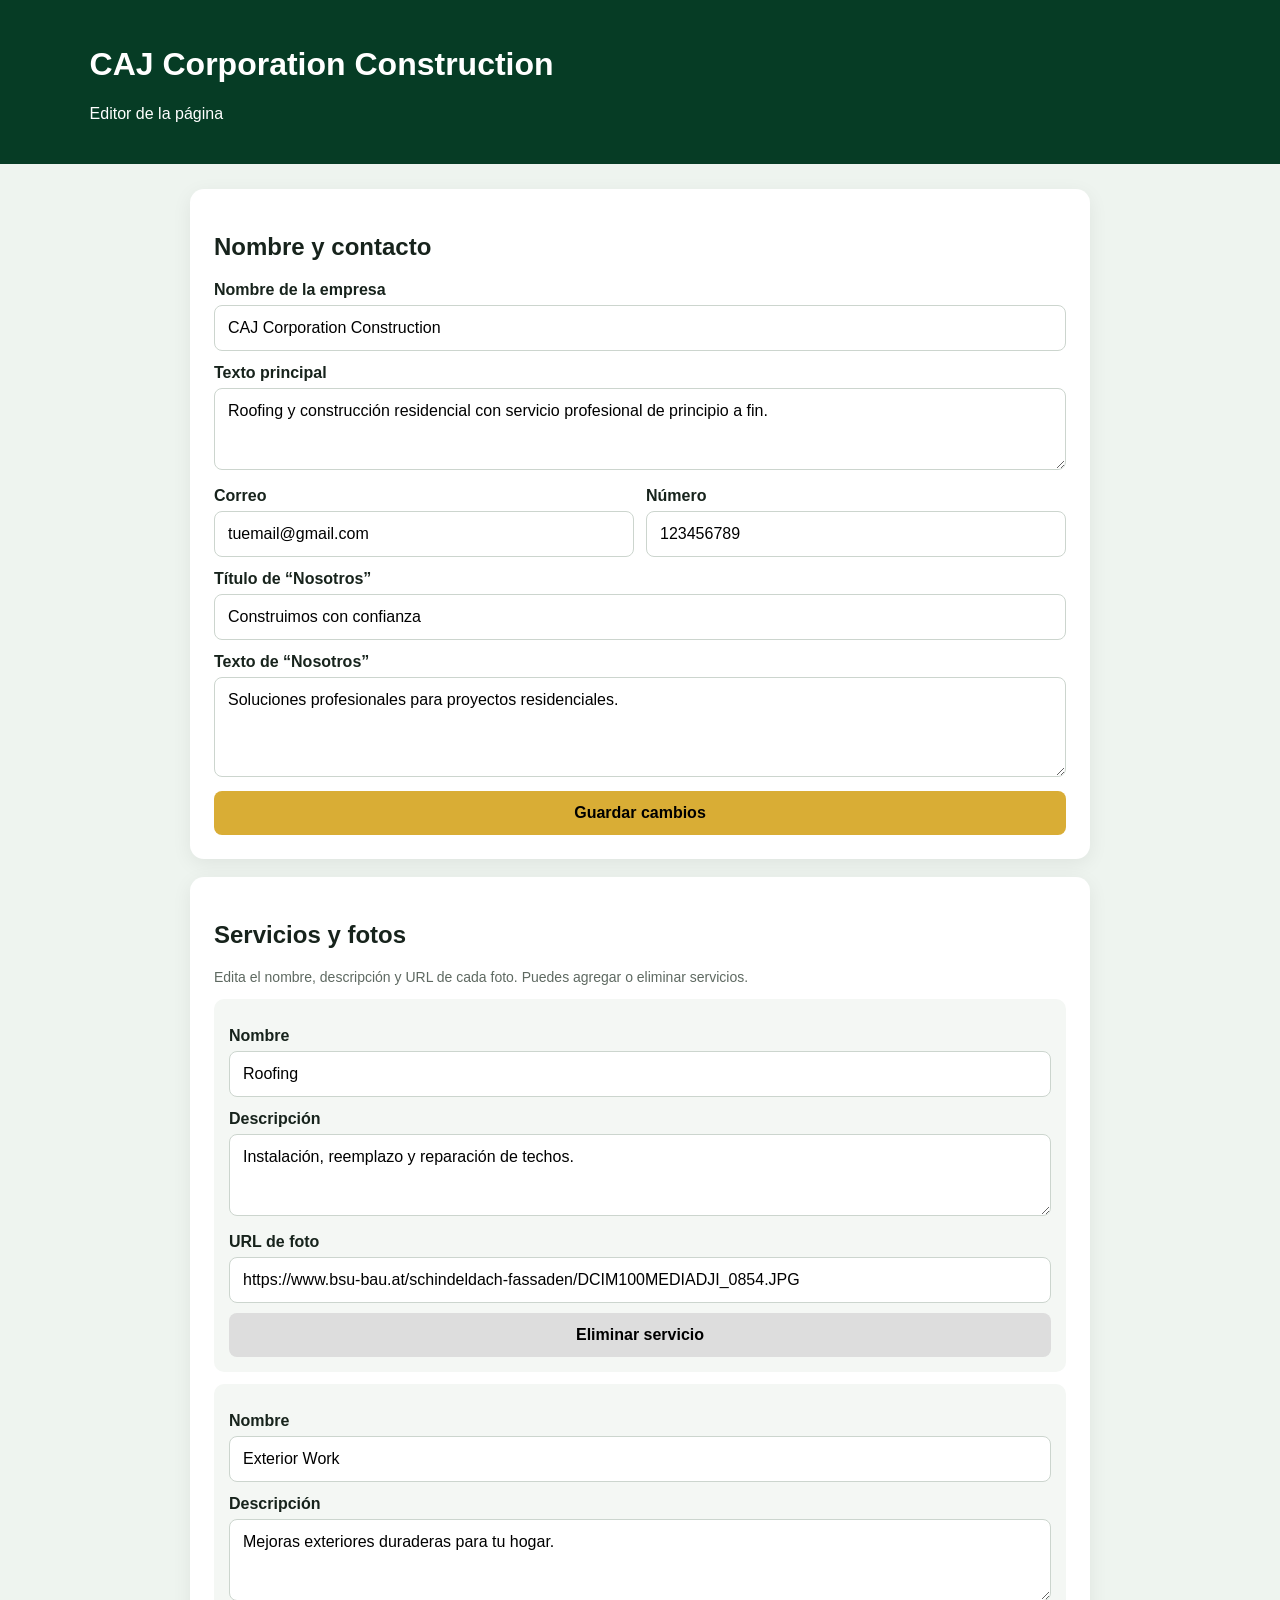
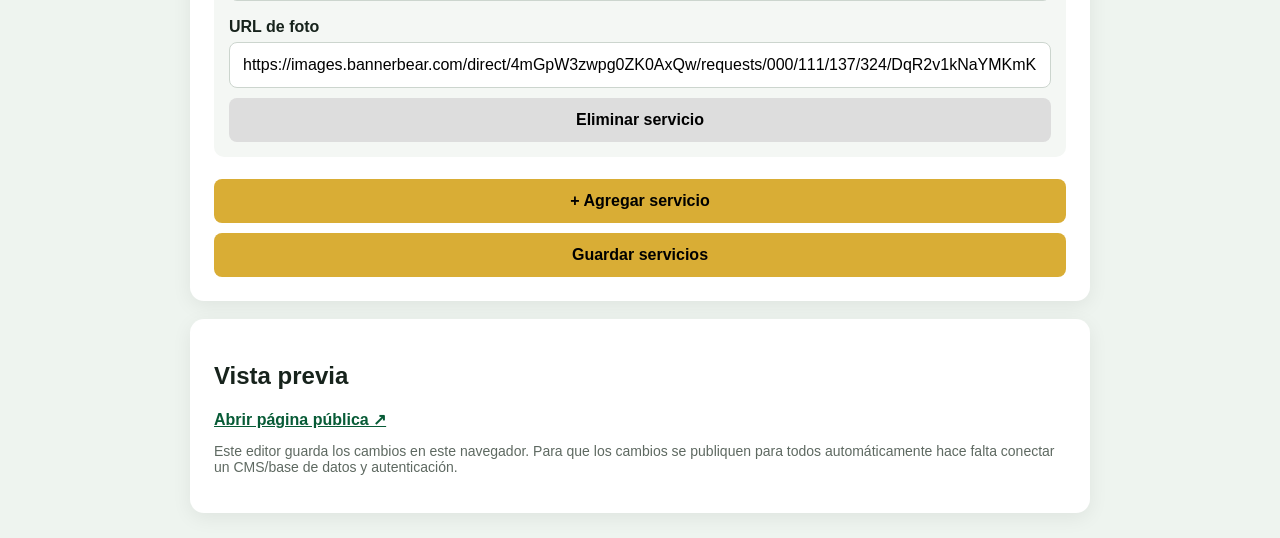
==== admin.html @ 833a0dbf "Add files via upload" ====
<!doctype html>
<html lang="es">
<head>
<meta charset="utf-8"><meta name="viewport" content="width=device-width,initial-scale=1">
<title>CAJ | Editor</title>
<style>
body{margin:0;font-family:Arial;background:#eef4ef;color:#17231c}.top{background:#063c25;color:white;padding:25px 7%}.wrap{max-width:900px;margin:25px auto;padding:0 18px}.panel{background:#fff;padding:24px;border-radius:14px;margin-bottom:18px;box-shadow:0 5px 20px #0001}label{display:block;font-weight:700;margin:13px 0 6px}input,textarea,button{width:100%;box-sizing:border-box;padding:13px;border:1px solid #ccd5ce;border-radius:8px;font:inherit}button{margin-top:10px;background:#d9ad35;border:0;font-weight:900;cursor:pointer}.service{background:#f4f7f4;padding:15px;border-radius:10px;margin:12px 0}.service img{width:100%;max-height:180px;object-fit:cover;border-radius:8px}.row{display:grid;grid-template-columns:1fr 1fr;gap:12px}.danger{background:#ddd}.small{font-size:14px;color:#5e6961}a{color:#075b36;font-weight:700}
</style></head>
<body>
<div class="top"><h1>CAJ Corporation Construction</h1><p>Editor de la página</p></div>
<div class="wrap">
<div class="panel"><h2>Nombre y contacto</h2>
<label>Nombre de la empresa</label><input id="siteName">
<label>Texto principal</label><textarea id="siteSubtitle" rows="3"></textarea>
<div class="row"><div><label>Correo</label><input id="siteEmail" type="email"></div><div><label>Número</label><input id="sitePhone" type="tel"></div></div>
<label>Título de “Nosotros”</label><input id="aboutTitle"><label>Texto de “Nosotros”</label><textarea id="aboutText" rows="4"></textarea>
<button onclick="saveMain()">Guardar cambios</button></div>

<div class="panel"><h2>Servicios y fotos</h2><p class="small">Edita el nombre, descripción y URL de cada foto. Puedes agregar o eliminar servicios.</p><div id="list"></div><button onclick="addService()">+ Agregar servicio</button><button onclick="saveAll()">Guardar servicios</button></div>

<div class="panel"><h2>Vista previa</h2><a href="index.html" target="_blank">Abrir página pública ↗</a><p class="small">Este editor guarda los cambios en este navegador. Para que los cambios se publiquen para todos automáticamente hace falta conectar un CMS/base de datos y autenticación.</p></div>
</div>
<script>
const defaults=[{title:"Roofing",text:"Instalación, reemplazo y reparación de techos.",img:"https://www.bsu-bau.at/schindeldach-fassaden/DCIM100MEDIADJI_0854.JPG"},{title:"Exterior Work",text:"Mejoras exteriores duraderas para tu hogar.",img:"https://images.bannerbear.com/direct/4mGpW3zwpg0ZK0AxQw/requests/000/111/137/324/DqR2v1kNaYMKmKmE68epZrOWP/0f4481ac2cad93ea4428d8e39c96571d0904f1a8.jpg"}];
let data={};try{data=JSON.parse(localStorage.getItem("cajSiteData")||"{}")}catch(e){}
let services=data.services||defaults;
siteName.value=data.name||"CAJ Corporation Construction";siteSubtitle.value=data.subtitle||"Roofing y construcción residencial con servicio profesional de principio a fin.";siteEmail.value=data.email||"tuemail@gmail.com";sitePhone.value=data.phone||"123456789";aboutTitle.value=data.aboutTitle||"Construimos con confianza";aboutText.value=data.aboutText||"Soluciones profesionales para proyectos residenciales.";
function render(){list.innerHTML="";services.forEach((s,i)=>{const d=document.createElement("div");d.className="service";d.innerHTML=`<img src="${s.img}" onerror="this.style.display='none'"><label>Nombre</label><input value="${esc(s.title)}"><label>Descripción</label><textarea rows="3">${esc(s.text)}</textarea><label>URL de foto</label><input value="${esc(s.img)}"><button class="danger">Eliminar servicio</button>`;const ins=d.querySelectorAll("input,textarea");ins[0].oninput=e=>s.title=e.target.value;ins[1].oninput=e=>s.text=e.target.value;ins[2].oninput=e=>{s.img=e.target.value;d.querySelector("img").src=s.img};d.querySelector(".danger").onclick=()=>{services.splice(i,1);render()};list.appendChild(d)})}
function esc(x){return String(x).replaceAll("&","&amp;").replaceAll("<","&lt;").replaceAll(">","&gt;").replaceAll('"',"&quot;")}
function saveMain(){data={...data,name:siteName.value,subtitle:siteSubtitle.value,email:siteEmail.value,phone:sitePhone.value,aboutTitle:aboutTitle.value,aboutText:aboutText.value,services};localStorage.setItem("cajSiteData",JSON.stringify(data));alert("Cambios guardados en este navegador.");}
function saveAll(){saveMain();render()}
function addService(){services.push({title:"Nuevo servicio",text:"Descripción del servicio.",img:"https://placehold.co/900x500?text=Tu+foto"});render()}
render();
</script></body></html>
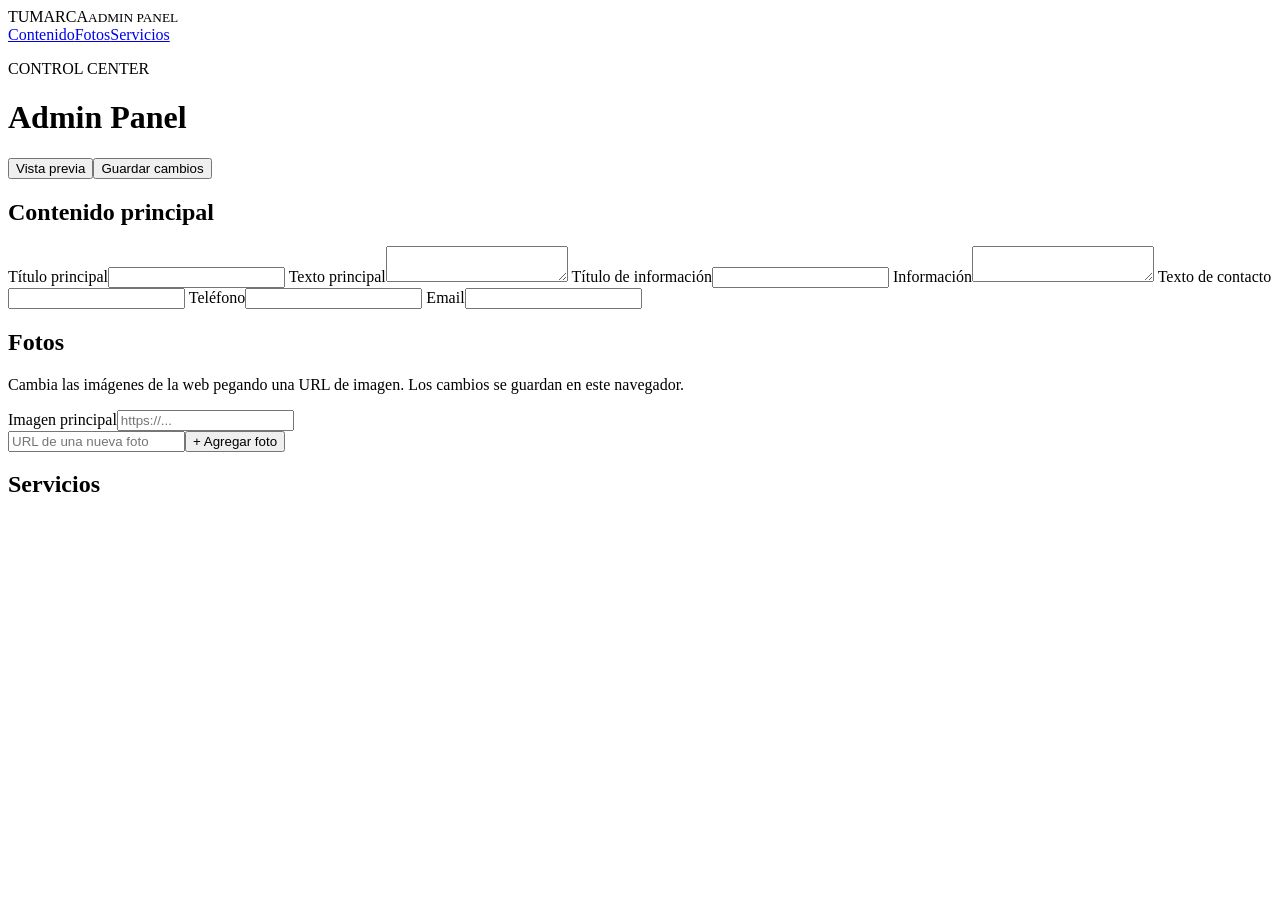
==== commit 6c1fa0a6: "Add files via upload" ====
--- a/admin.html
+++ b/admin.html
@@ -1,34 +1,28 @@
-<!doctype html>
+<!DOCTYPE html>
 <html lang="es">
-<head>
-<meta charset="utf-8"><meta name="viewport" content="width=device-width,initial-scale=1">
-<title>CAJ | Editor</title>
-<style>
-body{margin:0;font-family:Arial;background:#eef4ef;color:#17231c}.top{background:#063c25;color:white;padding:25px 7%}.wrap{max-width:900px;margin:25px auto;padding:0 18px}.panel{background:#fff;padding:24px;border-radius:14px;margin-bottom:18px;box-shadow:0 5px 20px #0001}label{display:block;font-weight:700;margin:13px 0 6px}input,textarea,button{width:100%;box-sizing:border-box;padding:13px;border:1px solid #ccd5ce;border-radius:8px;font:inherit}button{margin-top:10px;background:#d9ad35;border:0;font-weight:900;cursor:pointer}.service{background:#f4f7f4;padding:15px;border-radius:10px;margin:12px 0}.service img{width:100%;max-height:180px;object-fit:cover;border-radius:8px}.row{display:grid;grid-template-columns:1fr 1fr;gap:12px}.danger{background:#ddd}.small{font-size:14px;color:#5e6961}a{color:#075b36;font-weight:700}
-</style></head>
+<head><meta charset="UTF-8"><meta name="viewport" content="width=device-width,initial-scale=1"><title>Admin Panel | Tu Marca</title><link rel="stylesheet" href="admin.css"></head>
 <body>
-<div class="top"><h1>CAJ Corporation Construction</h1><p>Editor de la página</p></div>
-<div class="wrap">
-<div class="panel"><h2>Nombre y contacto</h2>
-<label>Nombre de la empresa</label><input id="siteName">
-<label>Texto principal</label><textarea id="siteSubtitle" rows="3"></textarea>
-<div class="row"><div><label>Correo</label><input id="siteEmail" type="email"></div><div><label>Número</label><input id="sitePhone" type="tel"></div></div>
-<label>Título de “Nosotros”</label><input id="aboutTitle"><label>Texto de “Nosotros”</label><textarea id="aboutText" rows="4"></textarea>
-<button onclick="saveMain()">Guardar cambios</button></div>
+<aside><div class="logo">TU<span>MARCA</span><small>ADMIN PANEL</small></div><a class="active" href="#contenido">Contenido</a><a href="#fotos">Fotos</a><a href="#servicios">Servicios</a></aside>
+<main>
+<header><div><p class="eyebrow">CONTROL CENTER</p><h1>Admin Panel</h1></div><div class="actions"><button id="preview">Vista previa</button><button class="primary" id="save">Guardar cambios</button></div></header>
 
-<div class="panel"><h2>Servicios y fotos</h2><p class="small">Edita el nombre, descripción y URL de cada foto. Puedes agregar o eliminar servicios.</p><div id="list"></div><button onclick="addService()">+ Agregar servicio</button><button onclick="saveAll()">Guardar servicios</button></div>
+<section id="contenido" class="panel"><h2>Contenido principal</h2><div class="grid">
+<label>Título principal<input id="heroTitle"></label>
+<label>Texto principal<textarea id="heroText"></textarea></label>
+<label>Título de información<input id="infoTitle"></label>
+<label>Información<textarea id="infoText"></textarea></label>
+<label>Texto de contacto<input id="contactText"></label>
+<label>Teléfono<input id="phone"></label>
+<label>Email<input id="email"></label>
+</div></section>
 
-<div class="panel"><h2>Vista previa</h2><a href="index.html" target="_blank">Abrir página pública ↗</a><p class="small">Este editor guarda los cambios en este navegador. Para que los cambios se publiquen para todos automáticamente hace falta conectar un CMS/base de datos y autenticación.</p></div>
-</div>
-<script>
-const defaults=[{title:"Roofing",text:"Instalación, reemplazo y reparación de techos.",img:"https://www.bsu-bau.at/schindeldach-fassaden/DCIM100MEDIADJI_0854.JPG"},{title:"Exterior Work",text:"Mejoras exteriores duraderas para tu hogar.",img:"https://images.bannerbear.com/direct/4mGpW3zwpg0ZK0AxQw/requests/000/111/137/324/DqR2v1kNaYMKmKmE68epZrOWP/0f4481ac2cad93ea4428d8e39c96571d0904f1a8.jpg"}];
-let data={};try{data=JSON.parse(localStorage.getItem("cajSiteData")||"{}")}catch(e){}
-let services=data.services||defaults;
-siteName.value=data.name||"CAJ Corporation Construction";siteSubtitle.value=data.subtitle||"Roofing y construcción residencial con servicio profesional de principio a fin.";siteEmail.value=data.email||"tuemail@gmail.com";sitePhone.value=data.phone||"123456789";aboutTitle.value=data.aboutTitle||"Construimos con confianza";aboutText.value=data.aboutText||"Soluciones profesionales para proyectos residenciales.";
-function render(){list.innerHTML="";services.forEach((s,i)=>{const d=document.createElement("div");d.className="service";d.innerHTML=`<img src="${s.img}" onerror="this.style.display='none'"><label>Nombre</label><input value="${esc(s.title)}"><label>Descripción</label><textarea rows="3">${esc(s.text)}</textarea><label>URL de foto</label><input value="${esc(s.img)}"><button class="danger">Eliminar servicio</button>`;const ins=d.querySelectorAll("input,textarea");ins[0].oninput=e=>s.title=e.target.value;ins[1].oninput=e=>s.text=e.target.value;ins[2].oninput=e=>{s.img=e.target.value;d.querySelector("img").src=s.img};d.querySelector(".danger").onclick=()=>{services.splice(i,1);render()};list.appendChild(d)})}
-function esc(x){return String(x).replaceAll("&","&amp;").replaceAll("<","&lt;").replaceAll(">","&gt;").replaceAll('"',"&quot;")}
-function saveMain(){data={...data,name:siteName.value,subtitle:siteSubtitle.value,email:siteEmail.value,phone:sitePhone.value,aboutTitle:aboutTitle.value,aboutText:aboutText.value,services};localStorage.setItem("cajSiteData",JSON.stringify(data));alert("Cambios guardados en este navegador.");}
-function saveAll(){saveMain();render()}
-function addService(){services.push({title:"Nuevo servicio",text:"Descripción del servicio.",img:"https://placehold.co/900x500?text=Tu+foto"});render()}
-render();
-</script></body></html>+<section id="fotos" class="panel"><div class="title-row"><div><h2>Fotos</h2><p>Cambia las imágenes de la web pegando una URL de imagen. Los cambios se guardan en este navegador.</p></div></div>
+<label>Imagen principal<input id="heroImage" placeholder="https://..."></label>
+<div id="photoGrid" class="photo-grid"></div>
+<div class="add-row"><input id="newPhoto" placeholder="URL de una nueva foto"><button id="addPhoto">+ Agregar foto</button></div></section>
+
+<section id="servicios" class="panel"><h2>Servicios</h2><div id="serviceEditor"></div></section>
+</main>
+<script src="admin.js"></script>
+</body>
+</html>
